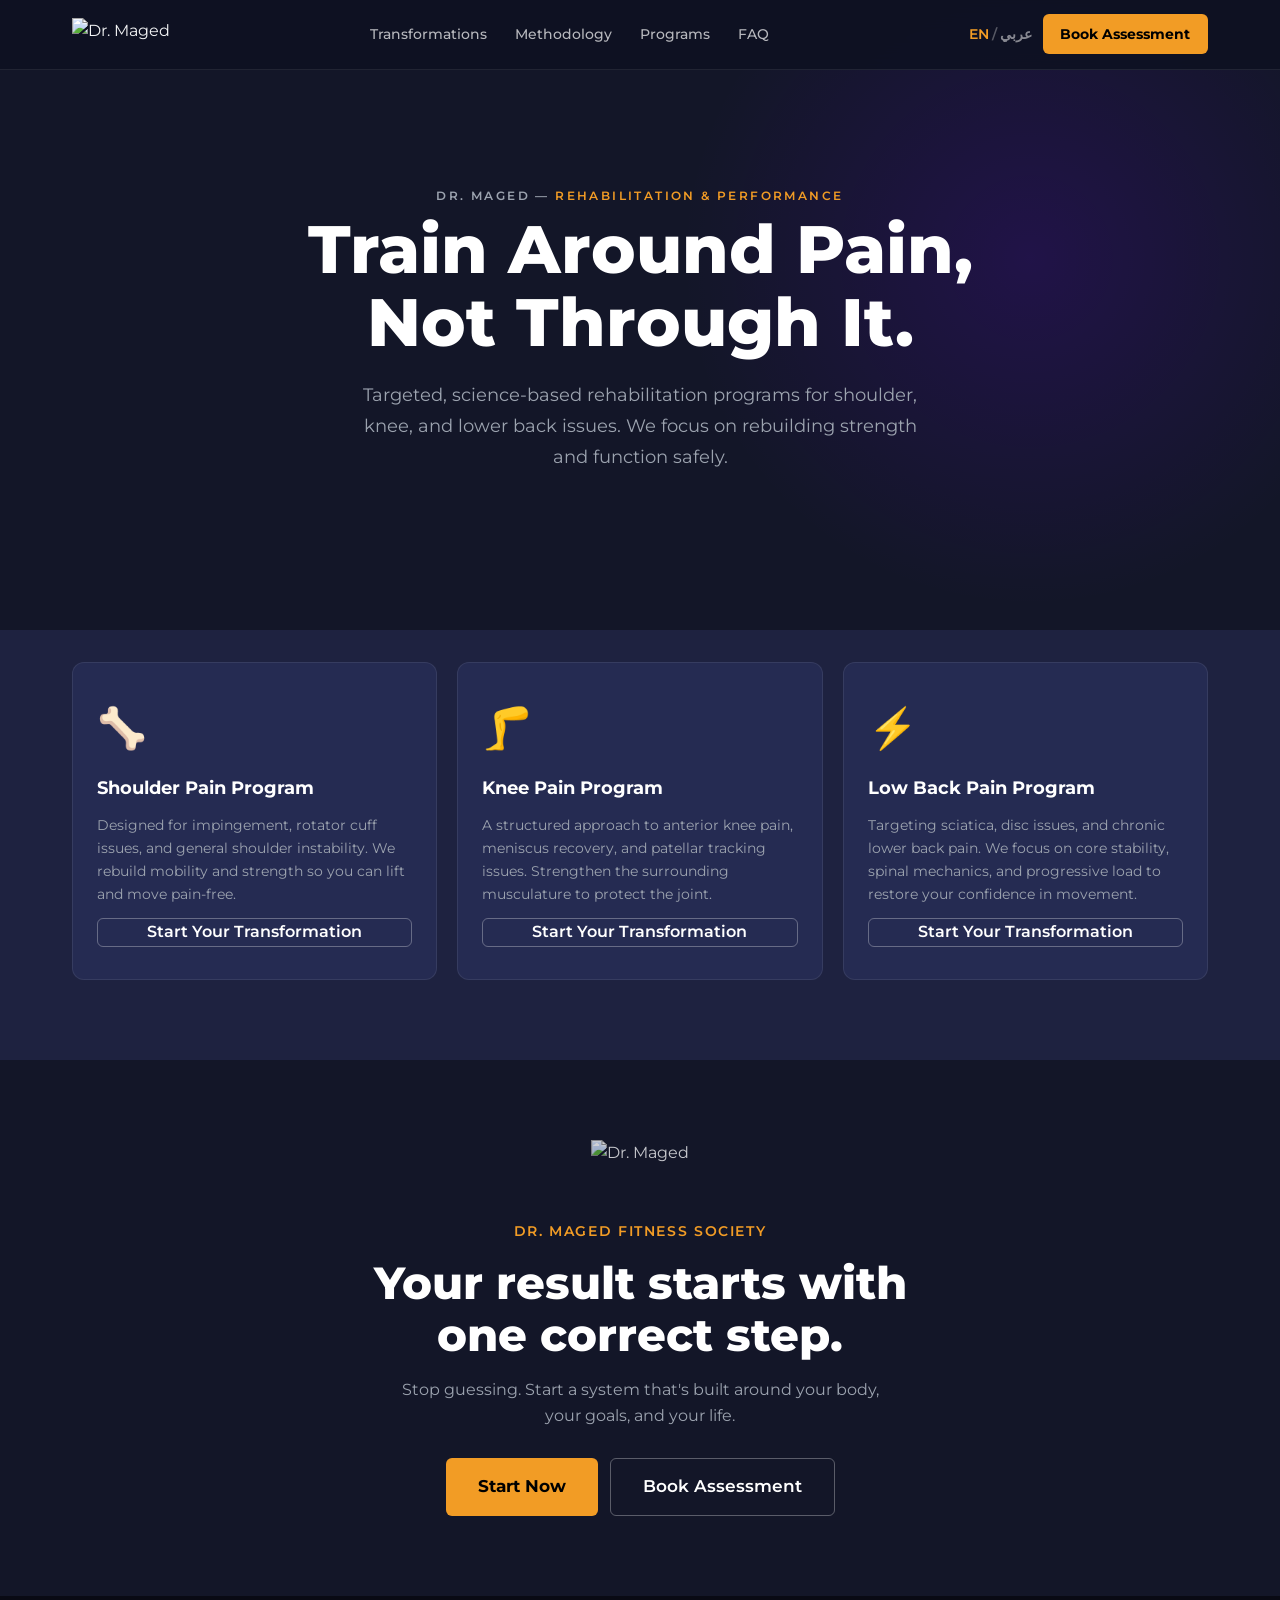
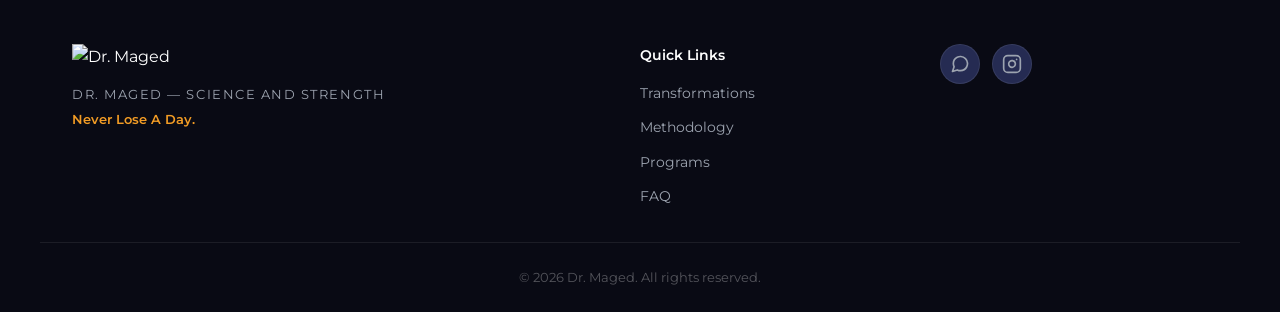
==== rehab.html @ c7f48119 "Add files via upload" ====
<!DOCTYPE html>
<html lang="en" dir="ltr">
<head>
  <meta charset="UTF-8">
  <meta name="viewport" content="width=device-width, initial-scale=1.0">
  <title data-i18n-meta="rehabPageTitle">Dr. Maged | Specialized Rehab Training Programs</title>
  <meta name="description" data-i18n-meta="metaDesc" content="Lose fat, build muscle, and recover from injury in 12 weeks with science-based coaching from a physical therapy student specialized in rehab and chronic pain.">

  <!-- Preconnect -->
  <link rel="preconnect" href="https://fonts.googleapis.com">
  <link rel="preconnect" href="https://fonts.gstatic.com" crossorigin>
  <link href="https://fonts.googleapis.com/css2?family=Montserrat:wght@400;500;600;700;800&family=Tajawal:wght@400;500;700;800&display=swap" rel="stylesheet">

  <link rel="stylesheet" href="styles.css">
</head>
<body>

  <!-- ====== HEADER ====== -->
  <header id="header" class="header">
    <div class="header__inner container">
      <a href="index.html" class="header__logo" aria-label="Dr. Maged Home">
        <img src="assets/Logo Brand (6).png" alt="Dr. Maged" class="logo-img" data-i18n-alt="logoAlt">
      </a>

      <nav class="header__nav" id="mainNav">
        <ul class="nav-list">
          <li><a href="index.html#transformations" class="nav-link" data-i18n="navTransformations">Transformations</a></li>
          <li><a href="index.html#methodology" class="nav-link" data-i18n="navMethodology">Methodology</a></li>
          <li><a href="index.html#programs" class="nav-link" data-i18n="navPrograms">Programs</a></li>
          <li><a href="index.html#faq" class="nav-link" data-i18n="navFaq">FAQ</a></li>
        </ul>
      </nav>

      <div class="header__actions">
        <button id="langToggle" class="lang-toggle" aria-label="Toggle language">
          <span class="lang-opt lang-en active">EN</span>
          <span class="lang-sep">/</span>
          <span class="lang-opt lang-ar">عربي</span>
        </button>
        <a href="https://wa.me/201279208799?text=%D8%B9%D8%A7%D9%8A%D8%B2%20%D8%A3%D8%B7%D9%84%D8%A8%20%D8%AA%D9%82%D9%8A%D9%8A%D9%85%20%D9%85%D8%AC%D8%A7%D9%86%D9%8A" class="btn btn--primary btn--sm header-cta" target="_blank" rel="noopener noreferrer" data-i18n="headerCta">Book Assessment</a>
        <button class="hamburger" id="hamburger" aria-label="Open menu">
          <span></span><span></span><span></span>
        </button>
      </div>
    </div>
  </header>

  <main>

    <!-- ====== REHAB HERO ====== -->
    <section class="hero" style="min-height: 70vh;">
      <div class="hero__bg-glow"></div>
      <div class="hero__inner container">
        <div class="hero__content reveal" style="flex: 1 1 100%; text-align: center;">
          <p class="hero__tag">DR. MAGED — <span data-i18n="rehabHeroTag">Rehabilitation & Performance</span></p>
          <h1 class="hero__title" data-i18n="rehabHeroTitle">Train Around Pain,<br>Not Through It.</h1>
          <p class="hero__sub" style="margin-inline: auto;" data-i18n="rehabHeroSub">Targeted, science-based rehabilitation programs for shoulder, knee, and lower back issues. We focus on rebuilding strength and function safely.</p>
        </div>
      </div>
    </section>

    <!-- ====== REHAB PROGRAMS ====== -->
    <section class="programs section--light" style="padding-top: 2rem;">
      <div class="programs__inner container">
        
        <div class="programs__grid" style="grid-template-columns: repeat(auto-fit, minmax(300px, 1fr));">
          
          <!-- Shoulder Pain -->
          <div class="prog-card reveal">
            <span class="prog-card__icon">🦴</span>
            <h3 data-i18n="shoulderProgTitle">Shoulder Pain Program</h3>
            <p data-i18n="shoulderProgDesc">Designed for impingement, rotator cuff issues, and general shoulder instability. We rebuild mobility and strength so you can lift and move pain-free.</p>
            <a href="https://wa.me/201279208799?text=%D8%B9%D8%A7%D9%8A%D8%B2%20%D8%A3%D8%B4%D8%AA%D8%B1%D9%83%20%D9%81%D9%8A%20%D8%A8%D8%B1%D9%86%D8%A7%D9%85%D8%AC%20%D8%AA%D8%A3%D9%87%D9%8A%D9%84%20%D8%A7%D9%84%D9%83%D8%AA%D9%81" class="btn btn--outline btn--block" target="_blank" rel="noopener noreferrer" data-i18n="progCta">Start Your Transformation</a>
          </div>

          <!-- Knee Pain -->
          <div class="prog-card reveal reveal--delay-1">
            <span class="prog-card__icon">🦵</span>
            <h3 data-i18n="kneeProgTitle">Knee Pain Program</h3>
            <p data-i18n="kneeProgDesc">A structured approach to anterior knee pain, meniscus recovery, and patellar tracking issues. Strengthen the surrounding musculature to protect the joint.</p>
            <a href="https://wa.me/201279208799?text=%D8%B9%D8%A7%D9%8A%D8%B2%20%D8%A3%D8%B4%D8%AA%D8%B1%D9%83%20%D9%81%D9%8A%20%D8%A8%D8%B1%D9%86%D8%A7%D9%85%D8%AC%20%D8%AA%D8%A3%D9%87%D9%8A%D9%84%20%D8%A7%D9%84%D8%B1%D9%83%D8%A8%D8%A9" class="btn btn--outline btn--block" target="_blank" rel="noopener noreferrer" data-i18n="progCta">Start Your Transformation</a>
          </div>

          <!-- Low Back Pain -->
          <div class="prog-card reveal reveal--delay-2">
            <span class="prog-card__icon">⚡</span>
            <h3 data-i18n="backProgTitle">Low Back Pain Program</h3>
            <p data-i18n="backProgDesc">Targeting sciatica, disc issues, and chronic lower back pain. We focus on core stability, spinal mechanics, and progressive load to restore your confidence in movement.</p>
            <a href="https://wa.me/201279208799?text=%D8%B9%D8%A7%D9%8A%D8%B2%20%D8%A3%D8%B4%D8%AA%D8%B1%D9%83%20%D9%81%D9%8A%20%D8%A8%D8%B1%D9%86%D8%A7%D9%85%D8%AC%20%D8%AA%D8%A3%D9%87%D9%8A%D9%84%20%D8%A3%D8%B3%D9%81%D9%84%20%D8%A7%D9%84%D8%B8%D9%87%D8%B1" class="btn btn--outline btn--block" target="_blank" rel="noopener noreferrer" data-i18n="progCta">Start Your Transformation</a>
          </div>

        </div>
      </div>
    </section>

    <!-- ====== FINAL CTA ====== -->
    <section class="final-cta section--dark">
      <div class="final-cta__inner container reveal">
        <img src="assets/Logo Brand (6).png" alt="Dr. Maged" class="final-cta__icon">
        <p class="final-cta__tag" data-i18n="finalTag">Dr. Maged Fitness Society</p>
        <h2 class="final-cta__title" data-i18n="finalTitle">Your result starts with<br>one correct step.</h2>
        <p class="final-cta__sub" data-i18n="finalSub">Stop guessing. Start a system that's built around your body, your goals, and your life.</p>
        <div class="final-cta__btns">
          <a href="https://wa.me/201279208799?text=%D8%B9%D8%A7%D9%8A%D8%B2%20%D8%A3%D8%B7%D9%84%D8%A8%20%D8%AA%D9%82%D9%8A%D9%8A%D9%85%20%D9%85%D8%AC%D8%A7%D9%86%D9%8A" class="btn btn--primary btn--lg" target="_blank" rel="noopener noreferrer" data-i18n="finalCta1">Start Now</a>
          <a href="https://wa.me/201279208799?text=%D8%B9%D8%A7%D9%8A%D8%B2%20%D8%A3%D8%B7%D9%84%D8%A8%20%D8%AA%D9%82%D9%8A%D9%8A%D9%85%20%D9%85%D8%AC%D8%A7%D9%86%D9%8A" class="btn btn--outline btn--lg" target="_blank" rel="noopener noreferrer" data-i18n="finalCta2">Book Assessment</a>
        </div>
      </div>
    </section>

  </main>

  <!-- ====== FOOTER ====== -->
  <footer class="footer">
    <div class="footer__inner container">
      <div class="footer__brand">
        <img src="assets/Logo Brand (6).png" alt="Dr. Maged" class="footer__logo" style="max-height: 40px; width: auto;">
        <p class="footer__tagline">DR. MAGED — <span data-i18n="heroTagline">Science and Strength</span></p>
        <p class="footer__motto" data-i18n="heroMotto">Never Lose A Day.</p>
      </div>
      <div class="footer__links">
        <h4 data-i18n="footerQuickLinks">Quick Links</h4>
        <ul>
          <li><a href="index.html#transformations" data-i18n="navTransformations">Transformations</a></li>
          <li><a href="index.html#methodology" data-i18n="navMethodology">Methodology</a></li>
          <li><a href="index.html#programs" data-i18n="navPrograms">Programs</a></li>
          <li><a href="index.html#faq" data-i18n="navFaq">FAQ</a></li>
        </ul>
      </div>
      <div class="footer__social">
        <a href="https://wa.me/201279208799?text=%D8%B9%D8%A7%D9%8A%D8%B2%20%D8%A3%D8%B7%D9%84%D8%A8%20%D8%AA%D9%82%D9%8A%D9%8A%D9%85%20%D9%85%D8%AC%D8%A7%D9%86%D9%8A" class="social-btn" target="_blank" rel="noopener noreferrer" aria-label="WhatsApp">
          <svg width="20" height="20" viewBox="0 0 24 24" fill="none" stroke="currentColor" stroke-width="2" stroke-linecap="round" stroke-linejoin="round"><path d="M21 11.5a8.38 8.38 0 0 1-.9 3.8 8.5 8.5 0 0 1-7.6 4.7 8.38 8.38 0 0 1-3.8-.9L3 21l1.9-5.7a8.38 8.38 0 0 1-.9-3.8 8.5 8.5 0 0 1 4.7-7.6 8.38 8.38 0 0 1 3.8-.9h.5a8.48 8.48 0 0 1 8 8v.5z"/></svg>
        </a>
        <a href="https://instagram.com/drmaged.coach" class="social-btn" target="_blank" rel="noopener noreferrer" aria-label="Instagram">
          <svg width="20" height="20" viewBox="0 0 24 24" fill="none" stroke="currentColor" stroke-width="2" stroke-linecap="round" stroke-linejoin="round"><rect x="2" y="2" width="20" height="20" rx="5" ry="5"/><path d="M16 11.37A4 4 0 1 1 12.63 8 4 4 0 0 1 16 11.37z"/><line x1="17.5" y1="6.5" x2="17.51" y2="6.5"/></svg>
        </a>
      </div>
    </div>
    <div class="footer__bottom container">
      <p data-i18n="footerCopy">&copy; 2026 Dr. Maged. All rights reserved.</p>
    </div>
  </footer>

  <script src="app.js"></script>
</body>
</html>
---- styles.css ----
/* ============================================================
   DR. MAGED — STYLES (DARK MODE)
   Design Tokens → Base → Layout → Components → Sections → Util
   ============================================================ */

/* ---------- TOKENS ---------- */
:root{
  --navy:   #131628;
  --navy-light: #1e2240;
  --navy-lighter: #252b52;
  --orange: #f29c25;
  --purple: #6f00ff;
  --white:  #ffffff;
  --text-main: #f3f4f6;
  --text-muted: #9ca3af;
  --border-light: rgba(255,255,255,0.08);
  --border-hover: rgba(242,156,37,0.3);

  --font-en: 'Montserrat', sans-serif;
  --font-ar: 'Tajawal', sans-serif;

  --ease: cubic-bezier(.4,0,.2,1);
  --speed: .35s;
  --speed-slow: .6s;
  --radius-sm: 6px;
  --radius-md: 12px;
  --radius-lg: 20px;
  --container: 1200px;
}

/* ---------- BASE RESET ---------- */
*,*::before,*::after{box-sizing:border-box;margin:0;padding:0}
html{scroll-behavior:smooth; scroll-padding-top: 80px;}
body{
  font-family:var(--font-en);
  color:var(--text-main);
  background:var(--navy);
  line-height:1.65;
  -webkit-font-smoothing:antialiased;
  overflow-x:hidden;
}
[dir="rtl"] body{font-family:var(--font-ar)}
img,svg{display:block;max-width:100%}
a{text-decoration:none;color:inherit}
ul{list-style:none}
button{background:none;border:none;cursor:pointer;font-family:inherit;color:inherit}

.container{
  width:100%;max-width:var(--container);
  margin-inline:auto;padding-inline:1.25rem;
}
@media(min-width:768px){.container{padding-inline:2rem}}

/* ---------- TYPOGRAPHY HELPERS ---------- */
.section-label{
  text-transform:uppercase;letter-spacing:.15em;
  font-size:.8rem;font-weight:600;color:var(--orange);
  margin-bottom:.5rem;
}
.section-heading{
  font-size:clamp(2rem,4.5vw,3rem);
  font-weight:800;line-height:1.15;margin-bottom:.75rem;
  color:var(--white);
}
.section-sub{
  font-size:clamp(1.1rem,2vw,1.35rem);
  font-weight:500;margin-bottom:.5rem;
  max-width:700px;color:var(--text-main);
  margin-inline:auto;
}
.section-sub--sm{
  font-size:.95rem;color:var(--text-muted);
  max-width:640px;margin-bottom:2.5rem;
  margin-inline:auto;
}

/* ---------- BUTTONS ---------- */
.btn{
  display:inline-flex;align-items:center;justify-content:center;
  gap:.5rem;font-weight:600;border-radius:var(--radius-sm);
  transition:all var(--speed) var(--ease);
  text-align:center;white-space:nowrap;
}
.btn--primary{background:var(--orange);color:#000;font-weight:700;}
.btn--primary:hover{
  background:#d88a1f;
  transform:translateY(-2px);
  box-shadow:0 6px 20px rgba(242,156,37,.35);
}
.btn--outline{
  background:transparent;color:var(--white);
  border:1.5px solid rgba(255,255,255,.3);
}
.btn--outline:hover{
  border-color:var(--orange);color:var(--orange);
  transform:translateY(-2px);
}
.btn--sm{padding:.55rem 1.1rem;font-size:.85rem}
.btn--lg{padding:.9rem 2rem;font-size:1.05rem}
.btn--block{width:100%;margin-top:auto}

/* ---------- SECTIONS ---------- */
.section--dark{background:var(--navy);}
.section--light{background:var(--navy-light);}

/* ==========================================================
   HEADER
   ========================================================== */
.header{
  position:fixed;top:0;left:0;width:100%;z-index:1000;
  background:rgba(15,18,34,.92);
  backdrop-filter:blur(14px);
  border-bottom:1px solid var(--border-light);
  transition:padding var(--speed) var(--ease), background var(--speed) var(--ease);
  padding-block:.9rem;
}
.header--scrolled{
  padding-block:.5rem;
  background:rgba(15,18,34,.98);
  box-shadow:0 2px 20px rgba(0,0,0,.5);
}
.header__inner{display:flex;align-items:center;justify-content:space-between}

.logo-img{height:32px;width:auto}

/* Nav (desktop) */
.header__nav{display:none}
@media(min-width:768px){
  .header__nav{display:block}
  .nav-list{display:flex;gap:1.75rem}
}
.nav-link{
  color:rgba(255,255,255,.7);font-weight:500;font-size:.9rem;
  transition:color var(--speed);
}
.nav-link:hover{color:var(--white)}

/* Actions */
.header__actions{display:flex;align-items:center;gap:.65rem}

/* Language toggle */
.lang-toggle{display:flex;align-items:center;gap:.2rem;font-size:.85rem;font-weight:600}
.lang-opt{opacity:.5;transition:opacity var(--speed),color var(--speed);color:var(--white)}
.lang-opt.active{opacity:1;color:var(--orange)}
.lang-sep{opacity:.3;color:var(--white)}

/* Hamburger */
.hamburger{
  display:flex;flex-direction:column;gap:5px;
  width:26px;padding:2px 0;
}
.hamburger span{
  display:block;height:2px;border-radius:2px;
  background:var(--white);transition:all var(--speed) var(--ease);
}
.hamburger.active span:nth-child(1){transform:translateY(7px) rotate(45deg)}
.hamburger.active span:nth-child(2){opacity:0}
.hamburger.active span:nth-child(3){transform:translateY(-7px) rotate(-45deg)}
@media(min-width:768px){.hamburger{display:none}}

/* Mobile overlay */
.header__nav.is-open{
  display:flex;flex-direction:column;align-items:center;
  position:fixed;inset:0;top:60px;
  background:var(--navy);z-index:999;
  padding-top:3rem;gap:0;
}
.header__nav.is-open .nav-list{
  flex-direction:column;align-items:center;gap:2rem;
}
.header__nav.is-open .nav-link{font-size:1.25rem;color:var(--white)}

/* ==========================================================
   HERO
   ========================================================== */
.hero{
  position:relative;overflow:hidden;
  background:var(--navy);
  padding: 120px 0 60px;
  min-height:100vh;display:flex;align-items:center;
}
.hero__bg-glow{
  position:absolute;top:-15%;right:-8%;
  width:55vw;height:55vw;
  background:radial-gradient(circle,rgba(111,0,255,.15) 0%,transparent 70%);
  pointer-events:none;z-index:0;
}
[dir="rtl"] .hero__bg-glow{right:auto;left:-8%}

.hero__inner{
  position:relative;z-index:1;
  display:flex;flex-direction:column;gap:2.5rem;
}
@media(min-width:1024px){
  .hero__inner{flex-direction:row;align-items:center;gap:4rem}
  .hero__content{flex:0 0 55%}
  .hero__image{flex:0 0 40%}
}

.hero__tag{
  text-transform:uppercase;letter-spacing:.2em;
  font-size:.75rem;font-weight:600;
  color:var(--text-muted);margin-bottom:.5rem;
}
.hero__tag span{color:var(--orange)}

.hero__title{
  font-size:clamp(2.5rem,5.5vw,4.2rem);
  font-weight:800;line-height:1.08;
  margin-bottom:1.25rem;color:var(--white);
}

.hero__sub{
  font-size:clamp(1rem,1.8vw,1.15rem);
  color:var(--text-muted);
  max-width:560px;margin-bottom:2rem;line-height:1.7;
}

.hero__ctas{display:flex;flex-wrap:wrap;gap:.75rem;margin-bottom:2rem}

.hero__motto{
  font-size:.85rem;font-weight:700;letter-spacing:.15em;
  text-transform:uppercase;color:var(--orange);
}

.hero__image{position:relative;display:flex;justify-content:center}

.hero__photo{
  width:100%;max-width:420px;
  filter:drop-shadow(0 20px 40px rgba(0,0,0,.6));
  position:relative;z-index:1;
}

.hero__image-accent{
  position:absolute;bottom:-10%;right:-10%;
  width:60%;height:60%;
  background:radial-gradient(circle,rgba(242,156,37,.2),transparent 70%);
  z-index:0;pointer-events:none;border-radius:50%;
}

/* ==========================================================
   COACH / ABOUT
   ========================================================== */
.coach{padding:5rem 0}
.coach__inner{display:flex;flex-direction:column;gap:3rem}
@media(min-width:1024px){
  .coach__inner{flex-direction:row;align-items:center;gap:4rem}
  .coach__visual{flex:0 0 45%}
  .coach__content{flex:1}
}

.coach__badge-grid{
  display:grid;grid-template-columns:1fr 1fr;
  gap:1rem;margin-bottom:1.5rem;
}
.coach__badge-card{
  background:var(--navy-lighter);border-radius:var(--radius-md);
  padding:1rem;text-align:center;border:1px solid var(--border-light);
}
.coach__badge-img{
  width:100%;max-height:80px;object-fit:contain;
  margin:0 auto .5rem;
}
.coach__badge-label{
  font-size:.75rem;color:var(--text-muted);font-weight:500;
}

.coach__portrait-wrap{
  border-radius:var(--radius-lg);overflow:hidden;
  box-shadow:0 20px 40px rgba(0,0,0,.4);
  margin-bottom:1rem;
}
.coach__portrait{width:100%;display:block}

.coach__mini-badge{
  display:inline-flex;align-items:center;gap:.4rem;
  background:var(--navy-lighter);color:var(--white);
  padding:.4rem .8rem;border-radius:var(--radius-sm);
  font-size:.8rem;font-weight:600;border:1px solid var(--border-light);
}
.coach__mini-icon{font-size:1rem}

.coach__name{
  font-size:clamp(2rem,4vw,2.8rem);
  font-weight:800;margin-bottom:.25rem;color:var(--white);
}
.coach__role{
  color:var(--orange);font-weight:600;
  font-size:.95rem;margin-bottom:1.25rem;
}
.coach__bio{
  color:var(--text-muted);line-height:1.8;
  margin-bottom:1.5rem;max-width:540px;
}

.coach__checks{
  display:grid;grid-template-columns:1fr 1fr;
  gap:.6rem;
}
.check-item{
  display:flex;align-items:center;gap:.5rem;
  font-size:.9rem;font-weight:500;color:var(--text-main);
}
.check-icon{
  width:22px;height:22px;border-radius:50%;
  background:var(--orange);color:#000;
  display:inline-flex;align-items:center;justify-content:center;
  font-size:.7rem;font-weight:700;flex-shrink:0;
}

/* ==========================================================
   THE REAL PROBLEM
   ========================================================== */
.problem{padding:5rem 0}
.problem__inner{text-align:center}
.problem__header{text-align:center;margin-bottom:3rem}

.problem__grid{
  display:grid;grid-template-columns:1fr;
  gap:1.25rem;max-width:900px;margin-inline:auto;
}
@media(min-width:640px){.problem__grid{grid-template-columns:1fr 1fr}}

.problem__card{
  background:var(--navy-lighter);
  border:1px solid var(--border-light);
  border-radius:var(--radius-md);padding:1.75rem;
  text-align:start;position:relative;
  transition:border-color var(--speed), transform var(--speed);
}
.problem__card:hover{
  border-color:var(--border-hover);
  transform:translateY(-3px);
}
.problem__x{
  position:absolute;top:1rem;right:1rem;
  color:rgba(255,80,80,.8);font-size:1.1rem;font-weight:700;
}
[dir="rtl"] .problem__x{right:auto;left:1rem}

.problem__icon{font-size:2rem;display:block;margin-bottom:.75rem}
.problem__card h3{font-size:1.1rem;margin-bottom:.4rem;color:var(--white);}
.problem__card p{font-size:.9rem;color:var(--text-muted);line-height:1.6}

/* ==========================================================
   METHODOLOGY
   ========================================================== */
.methodology{padding:5rem 0}
.methodology__header{text-align:center;margin-bottom:3rem}

.methodology__steps{
  display:grid;grid-template-columns:1fr;gap:1.5rem;
}
@media(min-width:640px){.methodology__steps{grid-template-columns:1fr 1fr}}
@media(min-width:1024px){.methodology__steps{grid-template-columns:repeat(4,1fr)}}

.meth-step{
  background:var(--navy-lighter);border-radius:var(--radius-md);
  padding:2rem 1.5rem;text-align:center;
  border:1px solid var(--border-light);
  transition:border-color var(--speed), box-shadow var(--speed), transform var(--speed);
  position:relative;
}
.meth-step:hover{
  border-color:var(--orange);
  box-shadow:0 8px 24px rgba(242,156,37,.15);
  transform:translateY(-4px);
}

.meth-step__num{
  font-size:.8rem;font-weight:800;color:var(--orange);
  margin-bottom:.5rem;letter-spacing:.1em;
}
.meth-step__icon{font-size:2.5rem;display:block;margin-bottom:.75rem}
.meth-step h3{font-size:1.05rem;margin-bottom:.5rem;color:var(--white);}
.meth-step p{font-size:.9rem;color:var(--text-muted);line-height:1.6}

/* ==========================================================
   TRANSFORMATIONS
   ========================================================== */
.transformations{padding:5rem 0}
.transformations__header{text-align:center;margin-bottom:1.5rem}

/* Filter tabs */
.trans-filters{
  display:flex;flex-wrap:wrap;justify-content:center;
  gap:.5rem;margin-bottom:2.5rem;
}
.filter-btn{
  padding:.5rem 1rem;border-radius:var(--radius-sm);
  font-size:.85rem;font-weight:600;
  background:var(--navy-lighter);color:var(--text-muted);
  border:1px solid var(--border-light);
  transition:all var(--speed);
}
.filter-btn:hover,.filter-btn.active{
  background:var(--orange);color:#000;
  border-color:var(--orange);
}

/* Cards grid */
.trans-grid{
  display:grid;grid-template-columns:1fr;gap:1.5rem;
}
@media(min-width:768px){.trans-grid{grid-template-columns:1fr 1fr}}

.trans-card{
  background:var(--navy-lighter);
  border:1px solid var(--border-light);
  border-radius:var(--radius-md);overflow:hidden;
  transition:border-color var(--speed), transform var(--speed),
             box-shadow var(--speed), opacity var(--speed);
}
.trans-card:hover{
  border-color:var(--border-hover);
  transform:translateY(-4px);
  box-shadow:0 12px 30px rgba(0,0,0,.4);
}
.trans-card.hidden{
  display:none;
}
.trans-card__img{overflow:hidden}
.trans-card__img img{
  width:100%;aspect-ratio:1/1;object-fit:cover;
  transition:transform var(--speed-slow);
}
.trans-card:hover .trans-card__img img{transform:scale(1.03)}

.trans-card__body{padding:1.25rem}
.trans-card__tags{display:flex;flex-wrap:wrap;gap:.4rem;margin-bottom:.75rem}
.tag{
  font-size:.7rem;font-weight:600;text-transform:uppercase;
  letter-spacing:.06em;padding:.2rem .55rem;
  border-radius:var(--radius-sm);
}
.tag--fat{background:rgba(239,68,68,.15);color:#f87171}
.tag--muscle{background:rgba(96,165,250,.15);color:#60a5fa}
.tag--rehab{background:rgba(52,211,153,.15);color:#34d399}
.tag--perf{background:rgba(167,139,250,.15);color:#a78bfa}

.trans-card__name{
  font-size:1.15rem;font-weight:700;color:var(--white);
  margin-bottom:.25rem;
}
.trans-card__desc{
  font-size:.9rem;color:var(--orange);font-weight:600;
  margin-bottom:.5rem;
}
.trans-card__detail{
  font-size:.85rem;color:var(--text-muted);
  line-height:1.6;margin-bottom:.5rem;
}
.trans-card__outcome{
  font-size:.8rem;font-weight:600;
  color:var(--text-main);
  padding-top:.5rem;border-top:1px solid var(--border-light);
}

.trans-disclaimer{
  text-align:center;font-size:.8rem;
  color:rgba(255,255,255,.35);margin-top:2rem;
}

/* ==========================================================
   PROGRAMS & SERVICES
   ========================================================== */
.programs{padding:5rem 0}
.programs__header{text-align:center;margin-bottom:3rem}

.programs__grid{
  display:grid;grid-template-columns:1fr;gap:1.25rem;
}
@media(min-width:640px){.programs__grid{grid-template-columns:1fr 1fr}}
@media(min-width:1024px){.programs__grid{grid-template-columns:repeat(4,1fr)}}

.prog-card{
  background:var(--navy-lighter);border-radius:var(--radius-md);
  padding:2rem 1.5rem;border:1px solid var(--border-light);
  display:flex;flex-direction:column;gap:.75rem;
  transition:border-color var(--speed),box-shadow var(--speed),transform var(--speed);
}
.prog-card:hover{
  border-color:var(--orange);
  box-shadow:0 8px 24px rgba(242,156,37,.15);
  transform:translateY(-4px);
}
.prog-card--accent{
  background:rgba(242,156,37,.08);
  border-color:var(--border-hover);
}
.prog-card--accent:hover {
  background:rgba(242,156,37,.12);
}

.prog-card__icon{font-size:2.5rem}
.prog-card h3{font-size:1.1rem;color:var(--white);}
.prog-card p{font-size:.9rem;color:var(--text-muted);line-height:1.6;flex:1}

/* ==========================================================
   WHY IT WORKS
   ========================================================== */
.why{padding:5rem 0}
.why__header{text-align:center;margin-bottom:3rem}

.why__grid{
  display:grid;grid-template-columns:1fr;gap:1.25rem;
}
@media(min-width:640px){.why__grid{grid-template-columns:1fr 1fr}}
@media(min-width:1024px){.why__grid{grid-template-columns:repeat(5,1fr)}}

@media(min-width:1024px) and (max-width:1280px){
  .why__grid{grid-template-columns:repeat(3,1fr)}
}

.why-card{
  background:var(--navy-lighter);
  border:1px solid var(--border-light);
  border-radius:var(--radius-md);padding:1.75rem 1.25rem;
  text-align:center;
  transition:border-color var(--speed),transform var(--speed);
}
.why-card:hover{
  border-color:var(--border-hover);
  transform:translateY(-3px);
}

.why-card__emoji{font-size:2rem;display:block;margin-bottom:.5rem}
.why-card__stat{margin-bottom:.75rem}
.stat-num{font-size:2.5rem;font-weight:800;color:var(--orange)}
.stat-pct{font-size:1.2rem;font-weight:700;color:var(--orange)}
.stat-label{
  font-size:1rem;font-weight:700;color:var(--orange);
  text-transform:uppercase;letter-spacing:.1em;
}
.why-card h3{font-size:1rem;margin-bottom:.35rem;color:var(--white);}
.why-card p{font-size:.85rem;color:var(--text-muted);line-height:1.5}

/* ==========================================================
   FAQ
   ========================================================== */
.faq{padding:5rem 0}
.faq__header{text-align:center;margin-bottom:3rem}

.faq__list{max-width:750px;margin-inline:auto;display:flex;flex-direction:column;gap:.75rem}

.faq-item{
  background:var(--navy-lighter);border:1px solid var(--border-light);
  border-radius:var(--radius-md);overflow:hidden;
  transition:border-color var(--speed);
}
.faq-item[open]{border-color:var(--border-hover)}

.faq-item__q{
  padding:1.25rem 1.5rem;font-weight:600;font-size:1rem;
  cursor:pointer;display:flex;align-items:center;
  justify-content:space-between;gap:1rem;
  list-style:none;color:var(--white);
  transition:color var(--speed);
}
.faq-item__q::-webkit-details-marker{display:none}
.faq-item__q::after{
  content:'+';font-size:1.3rem;font-weight:700;
  color:var(--orange);flex-shrink:0;
  transition:transform var(--speed);
}
.faq-item[open] .faq-item__q::after{content:'−'}
.faq-item[open] .faq-item__q{color:var(--orange)}

.faq-item__a{
  padding:0 1.5rem 1.25rem;font-size:.95rem;
  color:var(--text-muted);line-height:1.7;
}

/* ==========================================================
   FINAL CTA
   ========================================================== */
.final-cta{padding:5rem 0;text-align:center;background:var(--navy);}
.final-cta__inner{
  max-width:640px;margin-inline:auto;
  display:flex;flex-direction:column;align-items:center;gap:1rem;
}
.final-cta__icon{height:56px;margin-bottom:.5rem;opacity:.8}

.final-cta__tag{
  font-size:.85rem;font-weight:600;color:var(--orange);
  text-transform:uppercase;letter-spacing:.12em;
}
.final-cta__title{
  font-size:clamp(1.8rem,4vw,2.8rem);
  font-weight:800;line-height:1.15;color:var(--white);
}
.final-cta__sub{
  font-size:1rem;color:var(--text-muted);
  max-width:480px;margin-bottom:.75rem;
}
.final-cta__btns{display:flex;flex-wrap:wrap;gap:.75rem;justify-content:center}

/* ==========================================================
   FOOTER
   ========================================================== */
.footer{
  background:#090a14;color:var(--white);
  padding:3rem 0 1.5rem;
}
.footer__inner{
  display:grid;grid-template-columns:1fr;gap:2rem;
  padding-bottom:2rem;border-bottom:1px solid var(--border-light);
  margin-bottom:1.5rem;
}
@media(min-width:768px){
  .footer__inner{grid-template-columns:2fr 1fr 1fr;align-items:start}
}

.footer__brand .footer__logo{height:28px;margin-bottom:.75rem}
.footer__tagline{font-size:.8rem;color:var(--text-muted);text-transform:uppercase;letter-spacing:.12em}
.footer__motto{font-size:.8rem;color:var(--orange);font-weight:600;margin-top:.25rem}

.footer__links h4{font-size:.9rem;margin-bottom:.75rem;font-weight:600}
.footer__links ul{display:flex;flex-direction:column;gap:.5rem}
.footer__links a{font-size:.85rem;color:var(--text-muted);transition:color var(--speed)}
.footer__links a:hover{color:var(--orange)}

.footer__social{display:flex;gap:.75rem;align-items:start}
.social-btn{
  width:40px;height:40px;border-radius:50%;
  background:var(--navy-lighter);
  display:flex;align-items:center;justify-content:center;
  color:var(--text-muted);
  border:1px solid var(--border-light);
  transition:all var(--speed);
}
.social-btn:hover{background:var(--orange);color:#000;border-color:var(--orange)}

.footer__bottom{text-align:center}
.footer__bottom p{font-size:.8rem;color:rgba(255,255,255,.3)}

/* ==========================================================
   SCROLL REVEAL
   ========================================================== */
.reveal{
  opacity:0;transform:translateY(28px);
  transition:opacity var(--speed-slow) var(--ease), transform var(--speed-slow) var(--ease);
}
.reveal--delay-1{transition-delay:.15s}
.reveal--delay-2{transition-delay:.3s}
.reveal--delay-3{transition-delay:.45s}
.reveal--delay-4{transition-delay:.6s}
.reveal--visible{opacity:1;transform:translateY(0)}
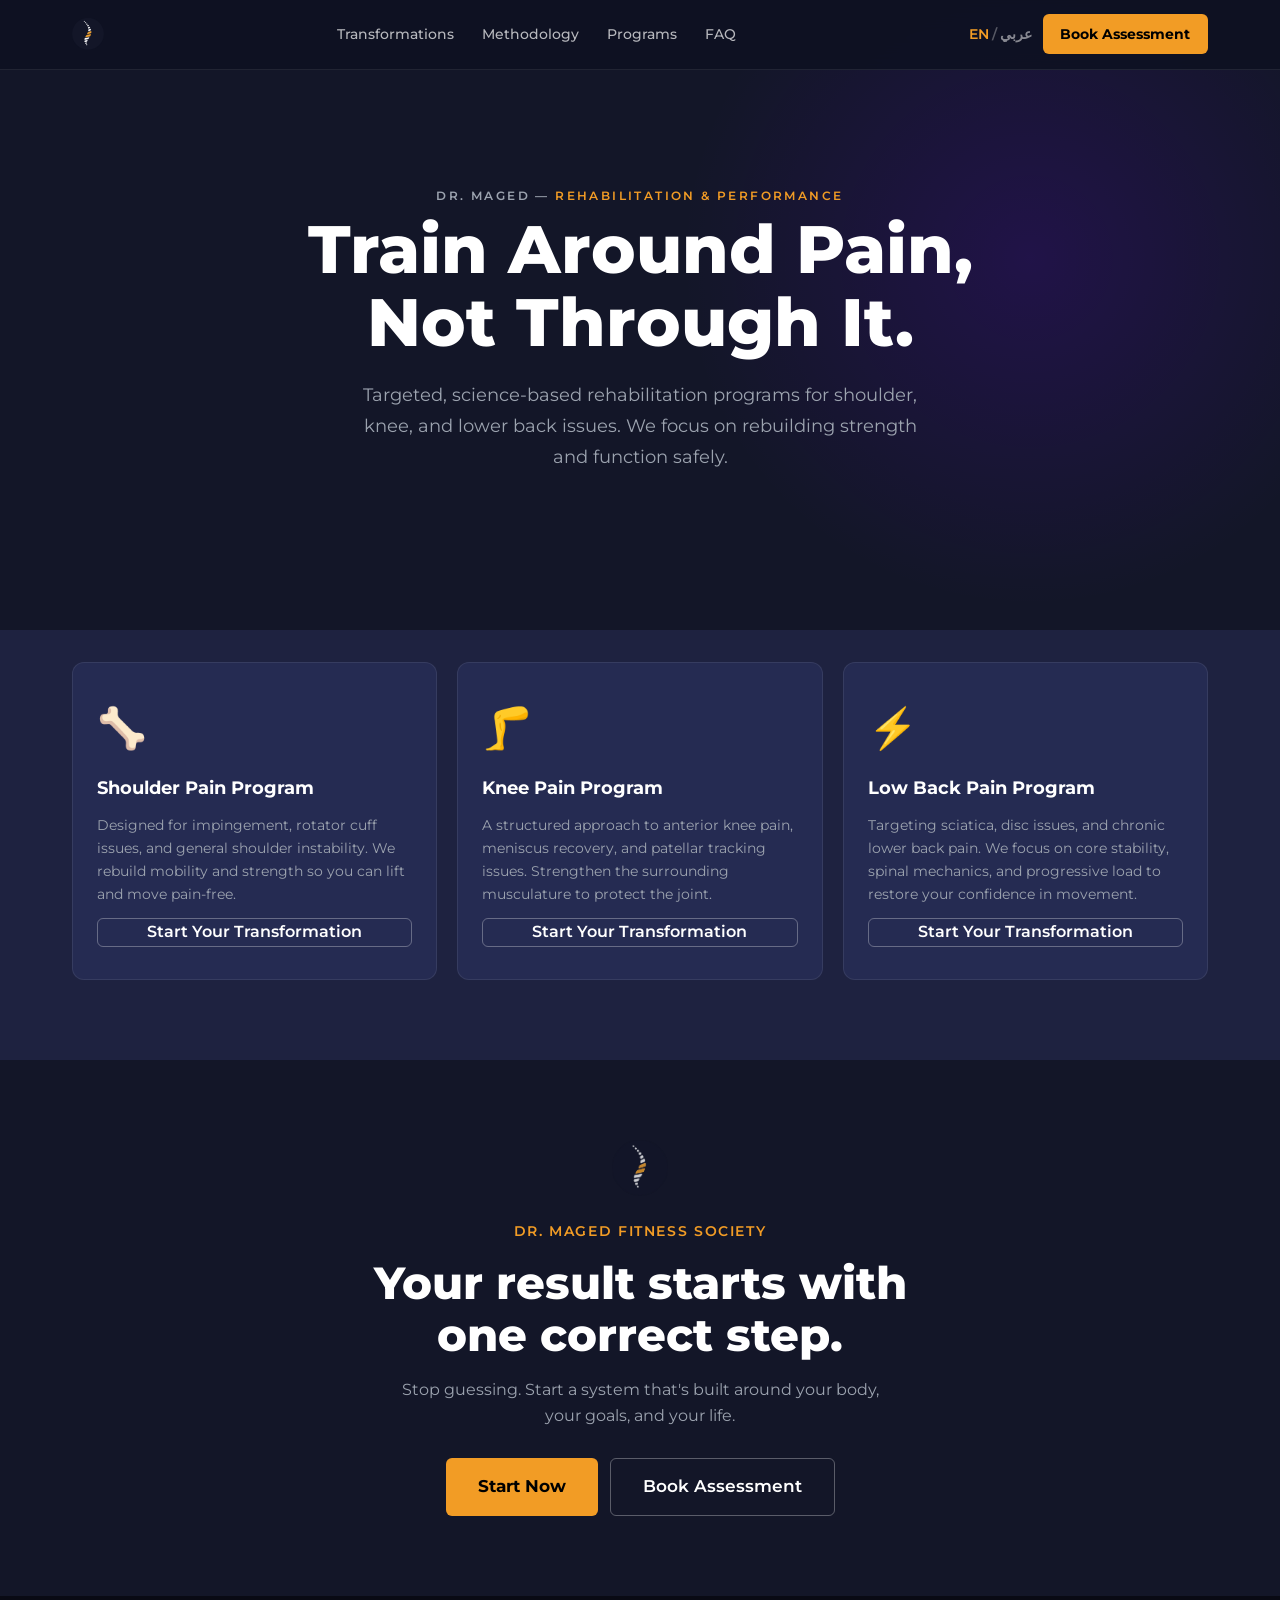
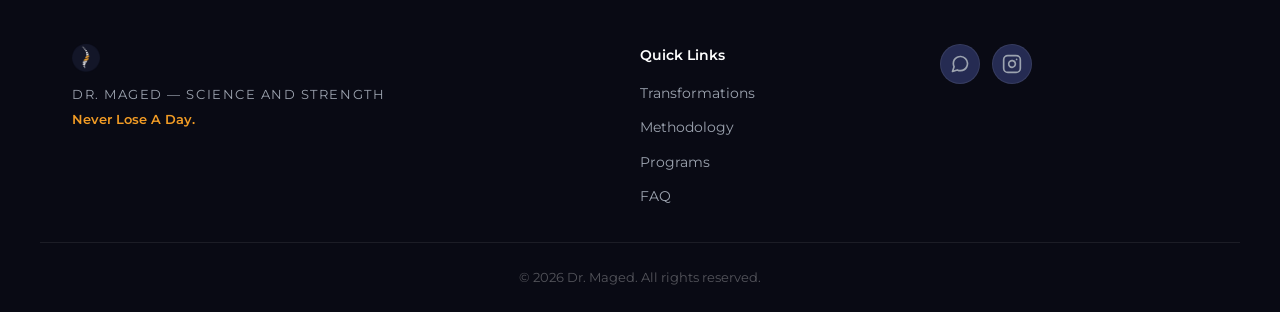
==== commit b7d376cc: "feat: add site favicon to index and rehab pages" ====
--- a/rehab.html
+++ b/rehab.html
@@ -11,6 +11,7 @@
   <link rel="preconnect" href="https://fonts.gstatic.com" crossorigin>
   <link href="https://fonts.googleapis.com/css2?family=Montserrat:wght@400;500;600;700;800&family=Tajawal:wght@400;500;700;800&display=swap" rel="stylesheet">
 
+  <link rel="icon" type="image/png" href="assets/Logo Brand (6).png">
   <link rel="stylesheet" href="styles.css">
 </head>
 <body>
--- a/styles.css
+++ b/styles.css
@@ -421,7 +421,7 @@
 }
 .trans-card__img{overflow:hidden}
 .trans-card__img img{
-  width:100%;aspect-ratio:1/1;object-fit:cover;
+  width:100%;height:auto;object-fit:cover;
   transition:transform var(--speed-slow);
 }
 .trans-card:hover .trans-card__img img{transform:scale(1.03)}
